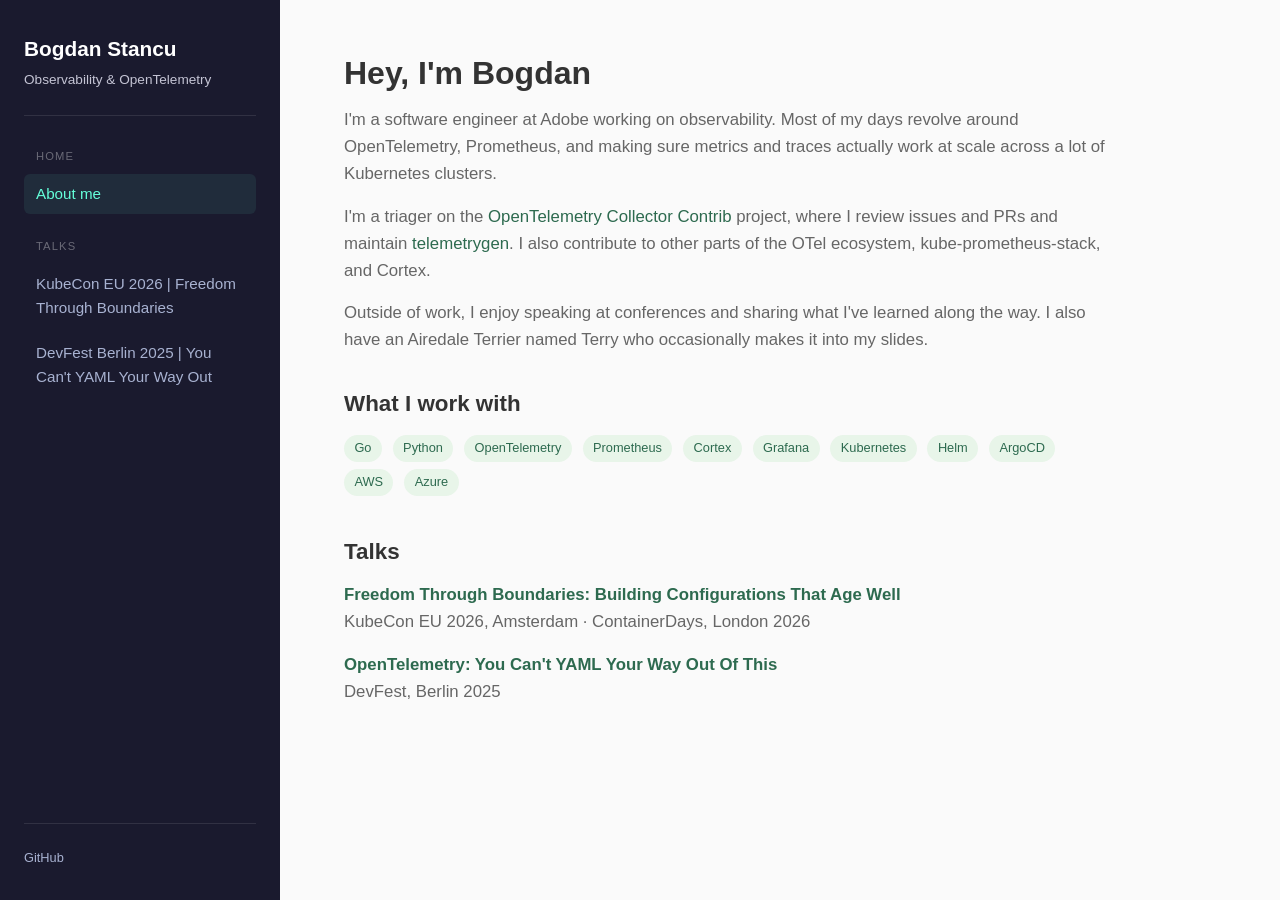
==== index.html @ d43547a4 "Add favicon using GitHub profile picture" ====
<!DOCTYPE html>
<html lang="en">
<head>
  <meta charset="UTF-8">
  <meta name="viewport" content="width=device-width, initial-scale=1.0">
  <title>Bogdan Stancu</title>
  <link rel="icon" type="image/png" href="favicon.png">
  <link rel="stylesheet" href="css/style.css">
</head>
<body>

<button class="menu-toggle" onclick="document.querySelector('.sidebar').classList.toggle('open')">&#9776;</button>

<aside class="sidebar">
  <div class="sidebar-header">
    <h1>Bogdan Stancu</h1>
    <p>Observability &amp; OpenTelemetry</p>
  </div>

  <nav>
    <div class="nav-section">
      <div class="nav-section-title">Home</div>
      <a href="index.html" class="active">About me</a>
    </div>

    <div class="nav-section">
      <div class="nav-section-title">Talks</div>
      <a href="talks/kubecon-eu-2026.html">KubeCon EU 2026 | Freedom Through Boundaries</a>
      <a href="talks/devfest-berlin-2025.html">DevFest Berlin 2025 | You Can't YAML Your Way Out</a>
    </div>
  </nav>

  <div class="sidebar-footer">
    <a href="https://github.com/bogdan-st">GitHub</a>
  </div>
</aside>

<main class="content">
  <h1>Hey, I'm Bogdan</h1>
  <p>
    I'm a software engineer at Adobe working on observability. Most of my days revolve around
    OpenTelemetry, Prometheus, and making sure metrics and traces actually work at scale across
    a lot of Kubernetes clusters.
  </p>
  <p>
    I'm a triager on the
    <a href="https://github.com/open-telemetry/opentelemetry-collector-contrib">OpenTelemetry Collector Contrib</a>
    project, where I review issues and PRs and maintain
    <a href="https://github.com/open-telemetry/opentelemetry-collector-contrib/tree/main/cmd/telemetrygen">telemetrygen</a>.
    I also contribute to other parts of the OTel ecosystem, kube-prometheus-stack, and Cortex.
  </p>
  <p>
    Outside of work, I enjoy speaking at conferences and sharing what I've learned
    along the way. I also have an Airedale Terrier named Terry who occasionally
    makes it into my slides.
  </p>

  <h2>What I work with</h2>
  <div class="tags">
    <span class="tag">Go</span>
    <span class="tag">Python</span>
    <span class="tag">OpenTelemetry</span>
    <span class="tag">Prometheus</span>
    <span class="tag">Cortex</span>
    <span class="tag">Grafana</span>
    <span class="tag">Kubernetes</span>
    <span class="tag">Helm</span>
    <span class="tag">ArgoCD</span>
    <span class="tag">AWS</span>
    <span class="tag">Azure</span>
  </div>

  <h2>Talks</h2>
  <p>
    <a href="talks/kubecon-eu-2026.html"><strong>Freedom Through Boundaries: Building Configurations That Age Well</strong></a><br>
    KubeCon EU 2026, Amsterdam &middot; ContainerDays, London 2026
  </p>
  <p>
    <a href="talks/devfest-berlin-2025.html"><strong>OpenTelemetry: You Can't YAML Your Way Out Of This</strong></a><br>
    DevFest, Berlin 2025
  </p>
</main>

</body>
</html>
---- css/style.css ----
* {
  margin: 0;
  padding: 0;
  box-sizing: border-box;
}

:root {
  --sidebar-width: 280px;
  --bg: #fafafa;
  --sidebar-bg: #1a1a2e;
  --sidebar-text: #c4c4d4;
  --sidebar-heading: #ffffff;
  --sidebar-link: #a8b2d1;
  --sidebar-link-hover: #ffffff;
  --sidebar-active: #64ffda;
  --text: #333;
  --text-light: #666;
  --accent: #2d6a4f;
  --border: #e0e0e0;
}

body {
  font-family: -apple-system, BlinkMacSystemFont, "Segoe UI", Roboto, Oxygen,
    Ubuntu, Cantarell, sans-serif;
  background: var(--bg);
  color: var(--text);
  line-height: 1.6;
  display: flex;
  min-height: 100vh;
}

/* Sidebar */
.sidebar {
  width: var(--sidebar-width);
  background: var(--sidebar-bg);
  color: var(--sidebar-text);
  padding: 2rem 1.5rem;
  position: fixed;
  top: 0;
  left: 0;
  height: 100vh;
  overflow-y: auto;
  display: flex;
  flex-direction: column;
}

.sidebar-header {
  margin-bottom: 2rem;
  padding-bottom: 1.5rem;
  border-bottom: 1px solid rgba(255, 255, 255, 0.1);
}

.sidebar-header h1 {
  font-size: 1.3rem;
  color: var(--sidebar-heading);
  margin-bottom: 0.25rem;
}

.sidebar-header p {
  font-size: 0.85rem;
  color: var(--sidebar-text);
}

.sidebar nav {
  flex: 1;
}

.sidebar nav a {
  display: block;
  color: var(--sidebar-link);
  text-decoration: none;
  padding: 0.5rem 0.75rem;
  border-radius: 6px;
  margin-bottom: 0.25rem;
  font-size: 0.95rem;
  transition: background 0.2s, color 0.2s;
}

.sidebar nav a:hover {
  background: rgba(255, 255, 255, 0.08);
  color: var(--sidebar-link-hover);
}

.sidebar nav a.active {
  color: var(--sidebar-active);
  background: rgba(100, 255, 218, 0.08);
}

.nav-section {
  margin-bottom: 1.5rem;
}

.nav-section-title {
  font-size: 0.7rem;
  text-transform: uppercase;
  letter-spacing: 0.1em;
  color: rgba(255, 255, 255, 0.35);
  padding: 0 0.75rem;
  margin-bottom: 0.5rem;
}

.sidebar-footer {
  padding-top: 1.5rem;
  border-top: 1px solid rgba(255, 255, 255, 0.1);
  font-size: 0.8rem;
}

.sidebar-footer a {
  color: var(--sidebar-link);
  text-decoration: none;
}

.sidebar-footer a:hover {
  color: var(--sidebar-link-hover);
}

/* Main content */
.content {
  margin-left: var(--sidebar-width);
  flex: 1;
  padding: 3rem 4rem;
  max-width: 900px;
}

.content h1 {
  font-size: 2rem;
  margin-bottom: 0.5rem;
  color: var(--text);
}

.content h2 {
  font-size: 1.4rem;
  margin-top: 2rem;
  margin-bottom: 0.75rem;
  color: var(--text);
}

.content p {
  margin-bottom: 1rem;
  color: var(--text-light);
  font-size: 1.05rem;
}

.tag {
  display: inline-block;
  background: #e8f5e9;
  color: var(--accent);
  font-size: 0.8rem;
  padding: 0.2rem 0.65rem;
  border-radius: 999px;
  margin-right: 0.4rem;
  margin-bottom: 0.4rem;
}

.tags {
  margin-bottom: 1.5rem;
}

/* Talk page */
.talk-meta {
  color: var(--text-light);
  font-size: 0.95rem;
  margin-bottom: 2rem;
}

.talk-meta span {
  margin-right: 1.5rem;
}

.slides-gallery {
  display: flex;
  flex-direction: column;
  gap: 0.75rem;
}

.slides-gallery img {
  width: 100%;
  border-radius: 8px;
  border: 1px solid var(--border);
  box-shadow: 0 2px 8px rgba(0, 0, 0, 0.06);
}

/* Links */
.content a {
  color: var(--accent);
  text-decoration: none;
}

.content a:hover {
  text-decoration: underline;
}

/* Mobile hamburger */
.menu-toggle {
  display: none;
  position: fixed;
  top: 1rem;
  left: 1rem;
  z-index: 1000;
  background: var(--sidebar-bg);
  color: white;
  border: none;
  padding: 0.5rem 0.75rem;
  border-radius: 6px;
  cursor: pointer;
  font-size: 1.2rem;
}

/* Responsive */
@media (max-width: 768px) {
  .menu-toggle {
    display: block;
  }

  .sidebar {
    transform: translateX(-100%);
    transition: transform 0.3s ease;
    z-index: 999;
  }

  .sidebar.open {
    transform: translateX(0);
  }

  .content {
    margin-left: 0;
    padding: 2rem 1.5rem;
    padding-top: 4rem;
  }
}
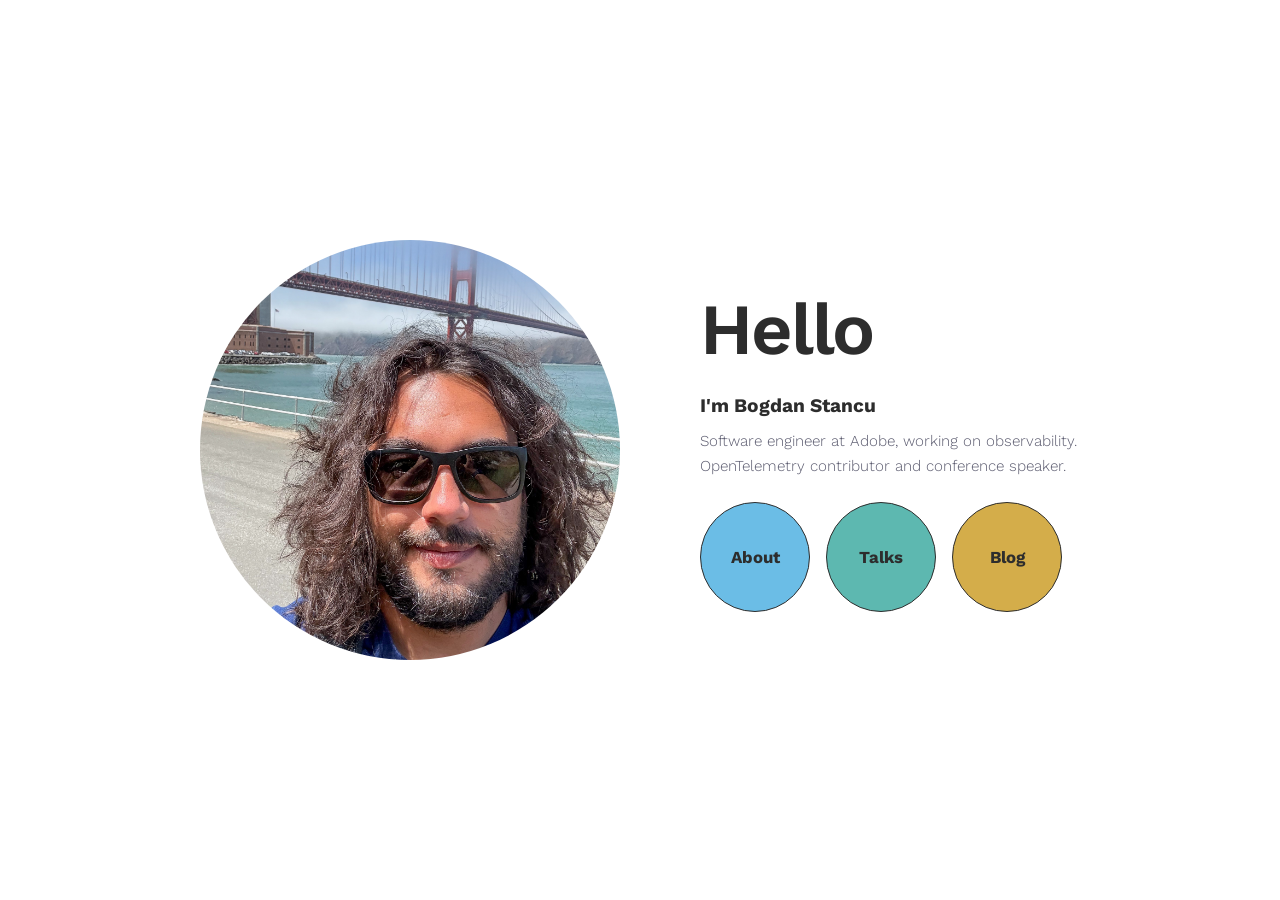
==== commit 653fa35e: "Remove resume page and all references" ====
--- a/index.html
+++ b/index.html
@@ -5,81 +5,39 @@
   <meta name="viewport" content="width=device-width, initial-scale=1.0">
   <title>Bogdan Stancu</title>
   <link rel="icon" type="image/png" href="favicon.png">
+  <link rel="preconnect" href="https://fonts.googleapis.com">
+  <link rel="preconnect" href="https://fonts.gstatic.com" crossorigin>
+  <link href="https://fonts.googleapis.com/css2?family=Work+Sans:wght@300;400;500;600;700&display=swap" rel="stylesheet">
   <link rel="stylesheet" href="css/style.css">
 </head>
 <body>
 
-<button class="menu-toggle" onclick="document.querySelector('.sidebar').classList.toggle('open')">&#9776;</button>
+<section class="hero hero-landing">
+  <img src="photo.jpg" alt="Bogdan Stancu" class="hero-photo">
+  <div class="hero-text">
+    <h1>Hello</h1>
+    <p class="hero-subtitle">I'm Bogdan Stancu</p>
+    <p>
+      Software engineer at Adobe, working on observability.
+      OpenTelemetry contributor and conference speaker.
+    </p>
+    <div class="hero-links">
+      <a href="about.html">About</a>
+      <a href="talks.html">Talks</a>
+      <a href="blog.html">Blog</a>
+    </div>
+  </div>
+</section>
 
-<aside class="sidebar">
-  <div class="sidebar-header">
-    <h1>Bogdan Stancu</h1>
-    <p>Observability &amp; OpenTelemetry</p>
-  </div>
-
-  <nav>
-    <div class="nav-section">
-      <div class="nav-section-title">Home</div>
-      <a href="index.html" class="active">About me</a>
-    </div>
-
-    <div class="nav-section">
-      <div class="nav-section-title">Talks</div>
-      <a href="talks/kubecon-eu-2026.html">KubeCon EU 2026 | Freedom Through Boundaries</a>
-      <a href="talks/devfest-berlin-2025.html">DevFest Berlin 2025 | You Can't YAML Your Way Out</a>
-    </div>
-  </nav>
-
-  <div class="sidebar-footer">
-    <a href="https://github.com/bogdan-st">GitHub</a>
-  </div>
-</aside>
-
-<main class="content">
-  <h1>Hey, I'm Bogdan</h1>
-  <p>
-    I'm a software engineer at Adobe working on observability. Most of my days revolve around
-    OpenTelemetry, Prometheus, and making sure metrics and traces actually work at scale across
-    a lot of Kubernetes clusters.
-  </p>
-  <p>
-    I'm a triager on the
-    <a href="https://github.com/open-telemetry/opentelemetry-collector-contrib">OpenTelemetry Collector Contrib</a>
-    project, where I review issues and PRs and maintain
-    <a href="https://github.com/open-telemetry/opentelemetry-collector-contrib/tree/main/cmd/telemetrygen">telemetrygen</a>.
-    I also contribute to other parts of the OTel ecosystem, kube-prometheus-stack, and Cortex.
-  </p>
-  <p>
-    Outside of work, I enjoy speaking at conferences and sharing what I've learned
-    along the way. I also have an Airedale Terrier named Terry who occasionally
-    makes it into my slides.
-  </p>
-
-  <h2>What I work with</h2>
-  <div class="tags">
-    <span class="tag">Go</span>
-    <span class="tag">Python</span>
-    <span class="tag">OpenTelemetry</span>
-    <span class="tag">Prometheus</span>
-    <span class="tag">Cortex</span>
-    <span class="tag">Grafana</span>
-    <span class="tag">Kubernetes</span>
-    <span class="tag">Helm</span>
-    <span class="tag">ArgoCD</span>
-    <span class="tag">AWS</span>
-    <span class="tag">Azure</span>
-  </div>
-
-  <h2>Talks</h2>
-  <p>
-    <a href="talks/kubecon-eu-2026.html"><strong>Freedom Through Boundaries: Building Configurations That Age Well</strong></a><br>
-    KubeCon EU 2026, Amsterdam &middot; ContainerDays, London 2026
-  </p>
-  <p>
-    <a href="talks/devfest-berlin-2025.html"><strong>OpenTelemetry: You Can't YAML Your Way Out Of This</strong></a><br>
-    DevFest, Berlin 2025
-  </p>
-</main>
-
+<script>
+document.addEventListener('click', function(e) {
+  var a = e.target.closest('a');
+  if (!a || !a.href || a.target === '_blank' || a.origin !== location.origin) return;
+  e.preventDefault();
+  var href = a.href;
+  document.body.classList.add('fade-out');
+  setTimeout(function() { location.href = href; }, 200);
+});
+</script>
 </body>
 </html>
--- a/css/style.css
+++ b/css/style.css
@@ -5,226 +5,827 @@
 }
 
 :root {
-  --sidebar-width: 280px;
-  --bg: #fafafa;
-  --sidebar-bg: #1a1a2e;
-  --sidebar-text: #c4c4d4;
-  --sidebar-heading: #ffffff;
-  --sidebar-link: #a8b2d1;
-  --sidebar-link-hover: #ffffff;
-  --sidebar-active: #64ffda;
-  --text: #333;
-  --text-light: #666;
+  --bg: #ffffff;
+  --bg-alt: #f7f8fa;
+  --text: #2d2d2d;
+  --text-light: #5a5a6e;
+  --text-muted: #8e8ea0;
   --accent: #2d6a4f;
-  --border: #e0e0e0;
+  --accent-light: #e8f5e9;
+  --border: #e8e8ee;
+  --card-bg: #ffffff;
+  --hero-bg: #1a1a2e;
+  --hero-text: #ffffff;
+  --hero-muted: #a8b2d1;
+  --nav-bg: #1a1a2e;
+  --nav-text: #c4c4d4;
+  --nav-active: #64ffda;
+  --shadow-sm: 0 1px 3px rgba(0, 0, 0, 0.06);
+  --shadow-md: 0 4px 16px rgba(0, 0, 0, 0.08);
+  --shadow-lg: 0 8px 32px rgba(0, 0, 0, 0.12);
+}
+
+@keyframes fadeIn {
+  from { opacity: 0; }
+  to { opacity: 1; }
+}
+
+@keyframes fadeOut {
+  from { opacity: 1; }
+  to { opacity: 0; }
 }
 
 body {
-  font-family: -apple-system, BlinkMacSystemFont, "Segoe UI", Roboto, Oxygen,
-    Ubuntu, Cantarell, sans-serif;
+  font-family: "Avenir Next", "Avenir", "Work Sans", -apple-system, BlinkMacSystemFont,
+    "Segoe UI", Roboto, sans-serif;
+  font-weight: 300;
   background: var(--bg);
   color: var(--text);
   line-height: 1.6;
-  display: flex;
   min-height: 100vh;
-}
-
-/* Sidebar */
-.sidebar {
-  width: var(--sidebar-width);
-  background: var(--sidebar-bg);
-  color: var(--sidebar-text);
-  padding: 2rem 1.5rem;
+  display: flex;
+  flex-direction: column;
+  animation: fadeIn 0.3s ease-in;
+}
+
+body.fade-out {
+  animation: fadeOut 0.2s ease-out forwards;
+}
+
+.section, .talk-content {
+  flex: 1;
+}
+
+.footer {
+  margin-top: auto;
+}
+
+/* ========== Navigation ========== */
+
+.nav {
   position: fixed;
   top: 0;
   left: 0;
-  height: 100vh;
-  overflow-y: auto;
+  right: 0;
+  z-index: 100;
+  background: #fff;
+  padding: 0 3rem;
+  display: flex;
+  align-items: center;
+  justify-content: space-between;
+  height: 64px;
+  }
+
+.nav-brand {
+  color: var(--text);
+  font-size: 1.1rem;
+  font-weight: 700;
+  text-decoration: none;
+  letter-spacing: -0.01em;
+}
+
+.nav-links {
+  display: flex;
+  gap: 0.25rem;
+}
+
+.nav-links a {
+  color: var(--text-light);
+  text-decoration: none;
+  font-size: 0.9rem;
+  font-weight: 500;
+  padding: 0.5rem 1rem;
+  border-radius: 6px;
+  transition: color 0.2s;
+}
+
+.nav-links a:hover {
+  color: var(--text);
+}
+
+.nav-links a.active {
+  color: var(--text);
+  font-weight: 700;
+}
+
+.menu-toggle {
+  display: none;
+  background: none;
+  border: none;
+  color: var(--text);
+  font-size: 1.4rem;
+  cursor: pointer;
+  padding: 0.25rem;
+}
+
+/* ========== Hero ========== */
+
+.hero {
+  background: var(--hero-bg);
+  padding: 10rem 3rem 5rem;
+  display: flex;
+  align-items: center;
+  justify-content: center;
+  gap: 4rem;
+  min-height: 70vh;
+}
+
+.hero-landing {
+  min-height: 100vh;
+  padding: 0 8rem;
+  flex-direction: row;
+  text-align: left;
+  gap: 5rem;
+  background: #fff;
+}
+
+.hero-landing .hero-photo {
+  width: 420px;
+  height: 420px;
+  border: none;
+  box-shadow: none;
+  object-fit: cover;
+  object-position: -0px -130px;
+  transform: scale(1);
+}
+
+.hero-landing .hero-text {
+  max-width: 380px;
+}
+
+.hero-landing .hero-text h1 {
+  color: var(--text);
+  font-family: "Work Sans", sans-serif;
+  font-size: 4.5rem;
+  font-weight: 600;
+  margin-bottom: 1.25rem;
+  letter-spacing: -0.03em;
+}
+
+.hero-landing .hero-text .hero-subtitle {
+  font-size: 1.2rem;
+  font-weight: 700;
+  color: var(--text);
+  margin-bottom: 0.5rem;
+}
+
+.hero-landing .hero-text p {
+  color: var(--text-light);
+  font-size: 0.95rem;
+  line-height: 1.6;
+}
+
+.hero-landing .hero-links {
+  justify-content: flex-start;
+  gap: 0.75rem;
+  margin-top: 2rem;
+}
+
+section.hero-landing .hero-links a {
+  color: var(--text);
+  border: 1px solid var(--text);
+  font-weight: 700;
+  font-size: 1.05rem;
+  width: 110px;
+  height: 110px;
+  min-width: 110px;
+  min-height: 110px;
+  max-width: 110px;
+  max-height: 110px;
+  border-radius: 50%;
+  display: flex;
+  align-items: center;
+  justify-content: center;
+  text-align: center;
+  padding: 0;
+  overflow: hidden;
+  transition: transform 0.2s, box-shadow 0.2s;
+}
+
+section.hero-landing .hero-links a:hover {
+  transform: translateY(-3px);
+  box-shadow: 0 6px 20px rgba(0, 0, 0, 0.15);
+}
+
+section.hero-landing .hero-links a:nth-child(1) {
+  background: #6bbde6;
+}
+
+section.hero-landing .hero-links a:nth-child(2) {
+  background: #5db8b0;
+}
+
+section.hero-landing .hero-links a:nth-child(3) {
+  background: #d4ad4a;
+}
+
+section.hero-landing .hero-links a:nth-child(4) {
+  background: #c46e52;
+}
+
+/* ========== Page Header ========== */
+
+.page-header {
+  background: #fff;
+  padding: 7rem 3rem 0;
+  text-align: center;
+  }
+
+.page-header h1 {
+  color: var(--text);
+  font-size: 2.5rem;
+  font-weight: 700;
+  letter-spacing: -0.02em;
+}
+
+.hero-photo {
+  width: 280px;
+  height: 280px;
+  border-radius: 50%;
+  object-fit: cover;
+  object-position: center 20%;
+  border: 4px solid rgba(255, 255, 255, 0.1);
+  box-shadow: 0 8px 40px rgba(0, 0, 0, 0.3);
+  flex-shrink: 0;
+}
+
+.hero-text {
+  max-width: 520px;
+}
+
+.hero-text h1 {
+  color: var(--hero-text);
+  font-size: 3rem;
+  font-weight: 700;
+  letter-spacing: -0.02em;
+  line-height: 1.15;
+  margin-bottom: 1rem;
+}
+
+.hero-text p {
+  color: var(--hero-muted);
+  font-size: 1.15rem;
+  line-height: 1.7;
+}
+
+.hero-text .hero-links {
+  margin-top: 1.5rem;
+  display: flex;
+  gap: 1rem;
+}
+
+.hero-text .hero-links a {
+  color: var(--nav-active);
+  text-decoration: none;
+  font-size: 0.95rem;
+  font-weight: 500;
+  padding: 0.6rem 1.4rem;
+  border: 1px solid rgba(100, 255, 218, 0.3);
+  border-radius: 6px;
+  transition: background 0.2s, border-color 0.2s;
+}
+
+.hero-text .hero-links a:hover {
+  background: rgba(100, 255, 218, 0.08);
+  border-color: rgba(100, 255, 218, 0.6);
+}
+
+/* ========== Sections ========== */
+
+.section {
+  padding: 5rem 3rem;
+  max-width: 1000px;
+  margin: 0 auto;
+}
+
+.section-alt {
+  background: var(--bg-alt);
+}
+
+.section-alt .section {
+  /* nested to keep max-width inside full-width bg */
+}
+
+.section-full {
+  padding: 5rem 3rem;
+}
+
+.section h2 {
+  font-size: 2rem;
+  font-weight: 700;
+  letter-spacing: -0.02em;
+  margin-bottom: 0.5rem;
+  color: var(--text);
+}
+
+.section-subtitle {
+  color: var(--text-muted);
+  font-size: 1.05rem;
+  margin-bottom: 2.5rem;
+}
+
+/* ========== About / Tags ========== */
+
+.about-text {
+  max-width: 700px;
+  margin: 0 auto;
+  text-align: center;
+}
+
+.about-text p {
+  color: var(--text-light);
+  font-size: 1.08rem;
+  line-height: 1.8;
+  margin-bottom: 1rem;
+}
+
+.tags {
+  display: flex;
+  flex-wrap: wrap;
+  gap: 0.5rem;
+  margin-top: 2rem;
+}
+
+.about-text + .tags {
+  justify-content: center;
+  max-width: 700px;
+  margin-left: auto;
+  margin-right: auto;
+}
+
+.tag {
+  display: inline-block;
+  background: var(--accent-light);
+  color: var(--accent);
+  font-size: 0.82rem;
+  font-weight: 600;
+  padding: 0.35rem 0.9rem;
+  border-radius: 999px;
+  transition: background 0.2s, transform 0.15s;
+}
+
+.tag:hover {
+  background: #c8e6c9;
+  transform: translateY(-1px);
+}
+
+/* ========== Talk Cards ========== */
+
+.talk-cards {
+  display: grid;
+  grid-template-columns: repeat(auto-fill, minmax(400px, 1fr));
+  gap: 1.5rem;
+}
+
+.talk-card {
+  background: var(--card-bg);
+  border: 1px solid var(--border);
+  border-radius: 12px;
+  padding: 2rem;
+  text-decoration: none;
+  color: inherit;
+  transition: box-shadow 0.25s, transform 0.25s;
   display: flex;
   flex-direction: column;
 }
 
-.sidebar-header {
-  margin-bottom: 2rem;
-  padding-bottom: 1.5rem;
-  border-bottom: 1px solid rgba(255, 255, 255, 0.1);
-}
-
-.sidebar-header h1 {
-  font-size: 1.3rem;
-  color: var(--sidebar-heading);
-  margin-bottom: 0.25rem;
-}
-
-.sidebar-header p {
-  font-size: 0.85rem;
-  color: var(--sidebar-text);
-}
-
-.sidebar nav {
+.talk-card:hover {
+  box-shadow: var(--shadow-md);
+  transform: translateY(-3px);
+}
+
+.talk-card h3 {
+  font-size: 1.2rem;
+  font-weight: 600;
+  color: var(--text);
+  margin-bottom: 0.75rem;
+  line-height: 1.4;
+}
+
+.talk-card .talk-card-venues {
+  display: flex;
+  flex-wrap: wrap;
+  gap: 0.4rem;
+  margin-bottom: 1rem;
+}
+
+.talk-card .venue-badge {
+  font-size: 0.78rem;
+  font-weight: 500;
+  color: var(--text-muted);
+  background: var(--bg-alt);
+  padding: 0.25rem 0.65rem;
+  border-radius: 4px;
+  border: 1px solid var(--border);
+}
+
+.talk-card p {
+  color: var(--text-light);
+  font-size: 0.95rem;
+  line-height: 1.6;
   flex: 1;
 }
 
-.sidebar nav a {
-  display: block;
-  color: var(--sidebar-link);
-  text-decoration: none;
-  padding: 0.5rem 0.75rem;
-  border-radius: 6px;
-  margin-bottom: 0.25rem;
-  font-size: 0.95rem;
-  transition: background 0.2s, color 0.2s;
-}
-
-.sidebar nav a:hover {
-  background: rgba(255, 255, 255, 0.08);
-  color: var(--sidebar-link-hover);
-}
-
-.sidebar nav a.active {
-  color: var(--sidebar-active);
-  background: rgba(100, 255, 218, 0.08);
-}
-
-.nav-section {
+.talk-card .talk-card-link {
+  margin-top: 1.25rem;
+  color: var(--accent);
+  font-size: 0.9rem;
+  font-weight: 600;
+}
+
+/* ========== Blog Posts (empty state) ========== */
+
+.empty-state {
+  text-align: center;
+  padding: 5rem 2rem;
+}
+
+.empty-state p {
+  color: var(--text-muted);
+  font-size: 1.5rem;
+}
+
+/* ========== Talk Detail Pages ========== */
+
+.talk-hero {
+  background: #fff;
+  padding: 8rem 3rem 3rem;
+  text-align: center;
+  }
+
+.talk-hero h1 {
+  color: var(--text);
+  font-size: 2.4rem;
+  font-weight: 700;
+  letter-spacing: -0.02em;
+  max-width: 750px;
+  margin: 0 auto 1.25rem;
+  line-height: 1.2;
+}
+
+.talk-meta {
+  display: flex;
+  justify-content: center;
+  flex-wrap: wrap;
+  gap: 0.5rem;
   margin-bottom: 1.5rem;
 }
 
-.nav-section-title {
-  font-size: 0.7rem;
-  text-transform: uppercase;
-  letter-spacing: 0.1em;
-  color: rgba(255, 255, 255, 0.35);
-  padding: 0 0.75rem;
-  margin-bottom: 0.5rem;
-}
-
-.sidebar-footer {
-  padding-top: 1.5rem;
-  border-top: 1px solid rgba(255, 255, 255, 0.1);
-  font-size: 0.8rem;
-}
-
-.sidebar-footer a {
-  color: var(--sidebar-link);
-  text-decoration: none;
-}
-
-.sidebar-footer a:hover {
-  color: var(--sidebar-link-hover);
-}
-
-/* Main content */
-.content {
-  margin-left: var(--sidebar-width);
-  flex: 1;
-  padding: 3rem 4rem;
-  max-width: 900px;
-}
-
-.content h1 {
-  font-size: 2rem;
-  margin-bottom: 0.5rem;
-  color: var(--text);
-}
-
-.content h2 {
-  font-size: 1.4rem;
-  margin-top: 2rem;
-  margin-bottom: 0.75rem;
-  color: var(--text);
-}
-
-.content p {
-  margin-bottom: 1rem;
+.talk-meta span {
+  display: inline-flex;
+  align-items: center;
+  color: var(--text-muted);
+  font-size: 0.9rem;
+  font-weight: 500;
+  padding: 0.4rem 1rem;
+  border-radius: 999px;
+  border: 1px solid var(--border);
+  background: var(--bg-alt);
+}
+
+.talk-description {
+  max-width: 650px;
+  margin: 0 auto;
   color: var(--text-light);
   font-size: 1.05rem;
-}
-
-.tag {
-  display: inline-block;
-  background: #e8f5e9;
-  color: var(--accent);
-  font-size: 0.8rem;
-  padding: 0.2rem 0.65rem;
-  border-radius: 999px;
-  margin-right: 0.4rem;
-  margin-bottom: 0.4rem;
-}
-
-.tags {
+  line-height: 1.7;
+}
+
+/* Talk content area */
+.talk-content {
+  max-width: 800px;
+  margin: 0 auto;
+  padding: 4rem 2rem;
+}
+
+/* Story */
+.story {
+  margin-bottom: 3rem;
+}
+
+.story h2 {
+  font-size: 1.6rem;
+  font-weight: 700;
+  letter-spacing: -0.01em;
+  color: var(--text);
   margin-bottom: 1.5rem;
-}
-
-/* Talk page */
-.talk-meta {
+  padding-bottom: 0.75rem;
+  border-bottom: 2px solid var(--accent-light);
+}
+
+.story p {
   color: var(--text-light);
-  font-size: 0.95rem;
-  margin-bottom: 2rem;
-}
-
-.talk-meta span {
-  margin-right: 1.5rem;
+  font-size: 1.05rem;
+  line-height: 1.85;
+  margin-bottom: 1.25rem;
+}
+
+.story p:last-child {
+  margin-bottom: 0;
+}
+
+/* Story divider */
+.story-divider {
+  border: none;
+  height: 4rem;
+  position: relative;
+}
+
+.story-divider::after {
+  content: "";
+  position: absolute;
+  left: 50%;
+  top: 50%;
+  transform: translate(-50%, -50%);
+  width: 50px;
+  height: 3px;
+  background: var(--accent);
+  border-radius: 2px;
+  opacity: 0.25;
+}
+
+/* Slides */
+.slides-section h2 {
+  font-size: 1.6rem;
+  font-weight: 700;
+  letter-spacing: -0.01em;
+  color: var(--text);
+  margin-bottom: 1.5rem;
 }
 
 .slides-gallery {
   display: flex;
   flex-direction: column;
-  gap: 0.75rem;
+  gap: 1rem;
 }
 
 .slides-gallery img {
   width: 100%;
-  border-radius: 8px;
+  border-radius: 10px;
   border: 1px solid var(--border);
-  box-shadow: 0 2px 8px rgba(0, 0, 0, 0.06);
-}
-
-/* Links */
-.content a {
+  box-shadow: var(--shadow-sm);
+  transition: box-shadow 0.25s, transform 0.25s;
+}
+
+.slides-gallery img:hover {
+  box-shadow: var(--shadow-md);
+  transform: translateY(-2px);
+}
+
+/* ========== Footer ========== */
+
+.footer {
+  background: #fff;
+  color: var(--text-muted);
+  text-align: center;
+  padding: 2.5rem 2rem;
+  font-size: 0.9rem;
+  }
+
+.footer a {
+  color: var(--text);
+  text-decoration: none;
+  font-weight: 600;
+}
+
+.footer a:hover {
+  text-decoration: underline;
+}
+
+/* ========== Links (content area) ========== */
+
+.about-text a,
+.story a {
   color: var(--accent);
   text-decoration: none;
-}
-
-.content a:hover {
+  transition: color 0.15s;
+}
+
+.about-text a:hover,
+.story a:hover {
   text-decoration: underline;
 }
 
-/* Mobile hamburger */
-.menu-toggle {
-  display: none;
-  position: fixed;
-  top: 1rem;
-  left: 1rem;
-  z-index: 1000;
-  background: var(--sidebar-bg);
-  color: white;
-  border: none;
-  padding: 0.5rem 0.75rem;
-  border-radius: 6px;
-  cursor: pointer;
-  font-size: 1.2rem;
-}
-
-/* Responsive */
+/* ========== Responsive ========== */
+
+/* Tablet */
+@media (max-width: 1024px) {
+  .hero-landing {
+    padding: 0 4rem;
+    gap: 3rem;
+  }
+
+  .hero-landing .hero-photo {
+    width: 320px;
+    height: 320px;
+  }
+
+  .hero-landing .hero-text h1 {
+    font-size: 3.5rem;
+  }
+
+  .nav {
+    padding: 0 2rem;
+  }
+
+}
+
+/* Mobile */
 @media (max-width: 768px) {
   .menu-toggle {
     display: block;
   }
 
-  .sidebar {
-    transform: translateX(-100%);
-    transition: transform 0.3s ease;
-    z-index: 999;
-  }
-
-  .sidebar.open {
-    transform: translateX(0);
-  }
-
-  .content {
-    margin-left: 0;
-    padding: 2rem 1.5rem;
-    padding-top: 4rem;
-  }
-}
+  .nav {
+    padding: 0 1.5rem;
+  }
+
+  .nav-links {
+    display: none;
+    position: absolute;
+    top: 64px;
+    left: 0;
+    right: 0;
+    background: #fff;
+    flex-direction: column;
+    padding: 1rem;
+    box-shadow: var(--shadow-sm);
+  }
+
+  .nav-links.open {
+    display: flex;
+  }
+
+  .hero {
+    flex-direction: column;
+    text-align: center;
+    padding: 7rem 2rem 3rem;
+    gap: 2rem;
+    min-height: auto;
+  }
+
+  .hero-landing {
+    padding: 3rem 2rem;
+    flex-direction: column;
+    gap: 2rem;
+  }
+
+  .hero-landing .hero-photo {
+    width: 220px;
+    height: 220px;
+  }
+
+  .hero-landing .hero-text {
+    text-align: center;
+    max-width: 100%;
+  }
+
+  .hero-landing .hero-text h1 {
+    font-size: 2.5rem;
+  }
+
+  .hero-landing .hero-links {
+    justify-content: center;
+    flex-wrap: wrap;
+  }
+
+  section.hero-landing .hero-links a {
+    width: 90px;
+    height: 90px;
+    min-width: 90px;
+    min-height: 90px;
+    max-width: 90px;
+    max-height: 90px;
+    font-size: 0.85rem;
+  }
+
+  .hero-photo {
+    width: 200px;
+    height: 200px;
+  }
+
+  .hero-text h1 {
+    font-size: 2rem;
+  }
+
+  .hero-text .hero-links {
+    justify-content: center;
+  }
+
+  .page-header {
+    padding: 6rem 1.5rem 0;
+  }
+
+  .page-header h1 {
+    font-size: 2rem;
+  }
+
+  .section {
+    padding: 3rem 1.5rem;
+  }
+
+  .section h2 {
+    font-size: 1.5rem;
+  }
+
+  .talk-cards {
+    grid-template-columns: 1fr;
+  }
+
+  .talk-hero {
+    padding: 6rem 1.5rem 2.5rem;
+  }
+
+  .talk-hero h1 {
+    font-size: 1.6rem;
+  }
+
+  .talk-content {
+    padding: 2.5rem 1.5rem;
+  }
+
+  .talk-meta {
+    flex-direction: column;
+    align-items: center;
+  }
+
+  .story h2,
+  .slides-section h2 {
+    font-size: 1.3rem;
+  }
+}
+
+/* Small mobile */
+@media (max-width: 480px) {
+  .hero-landing {
+    padding: 2rem 1.25rem;
+  }
+
+  .hero-landing .hero-photo {
+    width: 180px;
+    height: 180px;
+  }
+
+  .hero-landing .hero-text h1 {
+    font-size: 2rem;
+  }
+
+  .hero-landing .hero-text .hero-subtitle {
+    font-size: 0.9rem;
+  }
+
+  .hero-landing .hero-text p {
+    font-size: 0.88rem;
+  }
+
+  section.hero-landing .hero-links a {
+    width: 80px;
+    height: 80px;
+    min-width: 80px;
+    min-height: 80px;
+    max-width: 80px;
+    max-height: 80px;
+    font-size: 0.8rem;
+  }
+
+  .nav {
+    padding: 0 1rem;
+  }
+
+  .section {
+    padding: 2rem 1rem;
+  }
+
+  .talk-hero {
+    padding: 5.5rem 1rem 2rem;
+  }
+
+  .talk-hero h1 {
+    font-size: 1.35rem;
+  }
+
+  .talk-description {
+    font-size: 0.95rem;
+  }
+
+  .talk-content {
+    padding: 2rem 1rem;
+  }
+
+  .talk-card {
+    padding: 1.5rem;
+  }
+
+  .page-header {
+    padding: 5.5rem 1rem 0;
+  }
+
+  .page-header h1 {
+    font-size: 1.75rem;
+  }
+
+  .footer {
+    padding: 2rem 1rem;
+    font-size: 0.85rem;
+  }
+}
